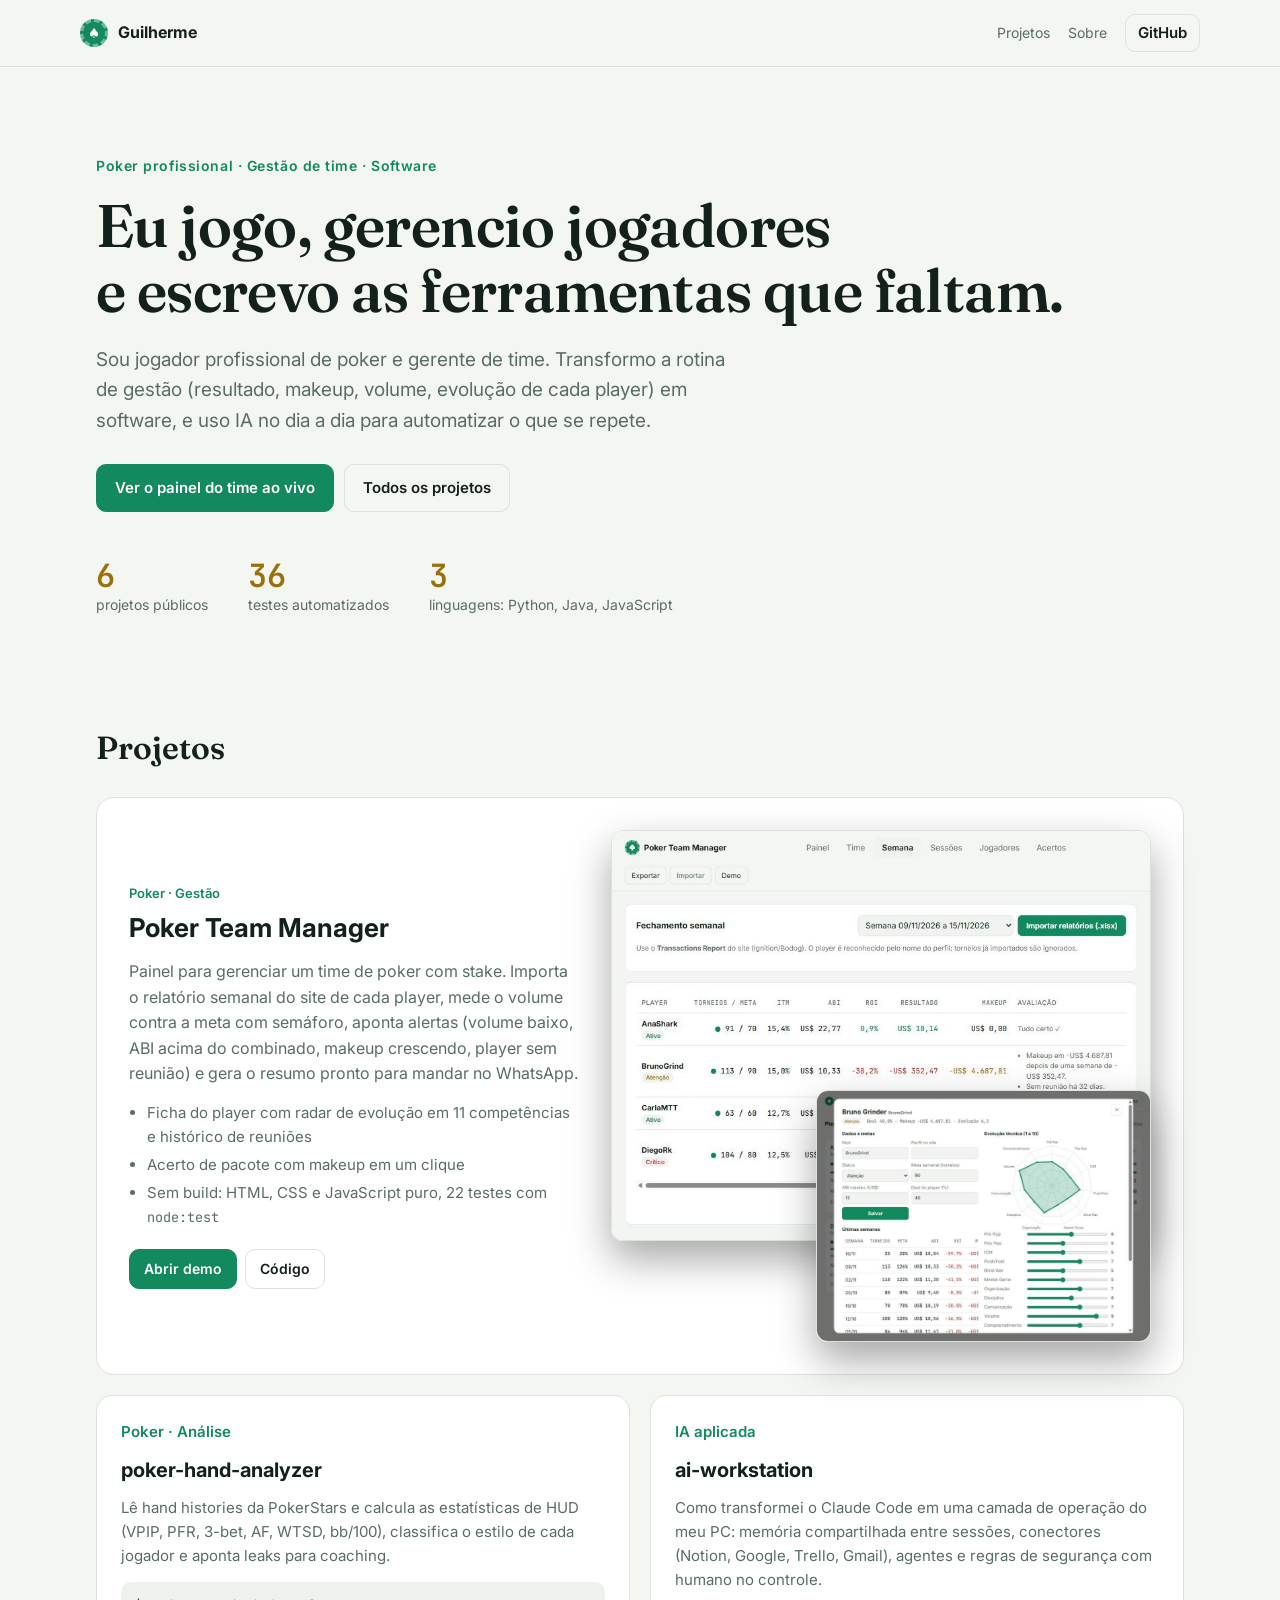
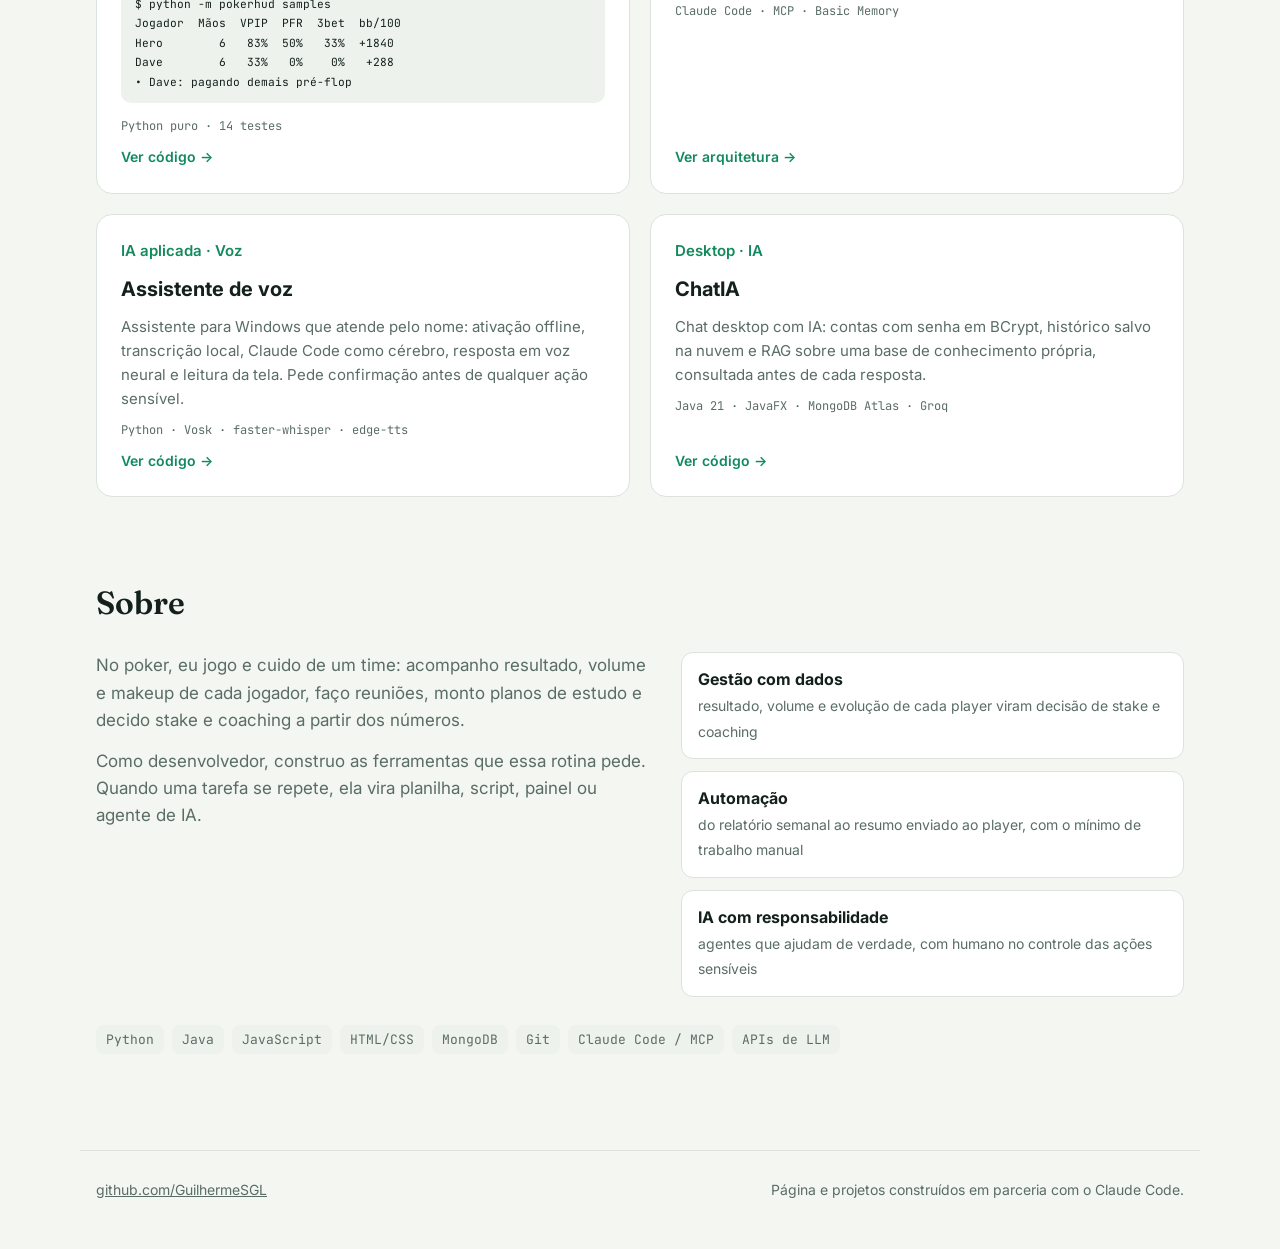
==== index.html @ 49d03e9a "Página de portfólio Co-Authored-By: Claude Opus 5.5 <noreply@anthropic.com>" ====
<!doctype html>
<html lang="pt-BR">
<head>
  <meta charset="utf-8">
  <meta name="viewport" content="width=device-width, initial-scale=1">
  <title>Guilherme · Portfólio</title>
  <meta name="description" content="Jogador profissional de poker, gerente de time e desenvolvedor. Ferramentas para gestão de times de poker e IA aplicada.">
  <link rel="preconnect" href="https://fonts.googleapis.com">
  <link href="https://fonts.googleapis.com/css2?family=Inter:wght@400;500;600;700&family=JetBrains+Mono:wght@500&family=Fraunces:opsz,wght@9..144,600&display=swap" rel="stylesheet">
  <link rel="stylesheet" href="style.css">
</head>
<body>
  <header class="nav">
    <a class="logo" href="#top"><span class="chip">♠</span> Guilherme</a>
    <nav>
      <a href="#projetos">Projetos</a>
      <a href="#sobre">Sobre</a>
      <a href="https://github.com/GuilhermeSGL" class="btn ghost">GitHub</a>
    </nav>
  </header>

  <main id="top">
    <section class="hero">
      <p class="eyebrow">Poker profissional · Gestão de time · Software</p>
      <h1>Eu jogo, gerencio jogadores<br>e escrevo as ferramentas que faltam.</h1>
      <p class="lead">Sou jogador profissional de poker e gerente de time. Transformo a rotina de gestão (resultado, makeup, volume, evolução de cada player) em software, e uso IA no dia a dia para automatizar o que se repete.</p>
      <div class="cta">
        <a class="btn" href="https://guilhermesgl.github.io/poker-team-manager/">Ver o painel do time ao vivo</a>
        <a class="btn ghost" href="#projetos">Todos os projetos</a>
      </div>
      <ul class="facts">
        <li><b>6</b><span>projetos públicos</span></li>
        <li><b>36</b><span>testes automatizados</span></li>
        <li><b>3</b><span>linguagens: Python, Java, JavaScript</span></li>
      </ul>
    </section>

    <section id="projetos">
      <h2 class="section-title">Projetos</h2>

      <article class="feature">
        <div class="feature-text">
          <p class="tag">Poker · Gestão</p>
          <h3>Poker Team Manager</h3>
          <p>Painel para gerenciar um time de poker com stake. Importa o relatório semanal do site de cada player, mede o volume contra a meta com semáforo, aponta alertas (volume baixo, ABI acima do combinado, makeup crescendo, player sem reunião) e gera o resumo pronto para mandar no WhatsApp.</p>
          <ul class="bullets">
            <li>Ficha do player com radar de evolução em 11 competências e histórico de reuniões</li>
            <li>Acerto de pacote com makeup em um clique</li>
            <li>Sem build: HTML, CSS e JavaScript puro, 22 testes com <code>node:test</code></li>
          </ul>
          <div class="links">
            <a class="btn small" href="https://guilhermesgl.github.io/poker-team-manager/">Abrir demo</a>
            <a class="btn small ghost" href="https://github.com/GuilhermeSGL/poker-team-manager">Código</a>
          </div>
        </div>
        <figure class="shots">
          <img src="img/semana.jpg" alt="Fechamento semanal do time com semáforo de metas e alertas" loading="lazy">
          <img src="img/ficha.jpg" alt="Ficha do player com radar de evolução técnica" loading="lazy">
        </figure>
      </article>

      <div class="grid">
        <article class="card">
          <p class="tag">Poker · Análise</p>
          <h3>poker-hand-analyzer</h3>
          <p>Lê hand histories da PokerStars e calcula as estatísticas de HUD (VPIP, PFR, 3-bet, AF, WTSD, bb/100), classifica o estilo de cada jogador e aponta leaks para coaching.</p>
<pre class="term"><code>$ python -m pokerhud samples
Jogador  Mãos  VPIP  PFR  3bet  bb/100
Hero        6   83%  50%   33%  +1840
Dave        6   33%   0%    0%   +288
• Dave: pagando demais pré-flop</code></pre>
          <p class="stack">Python puro · 14 testes</p>
          <a class="more" href="https://github.com/GuilhermeSGL/poker-hand-analyzer">Ver código →</a>
        </article>

        <article class="card">
          <p class="tag">IA aplicada</p>
          <h3>ai-workstation</h3>
          <p>Como transformei o Claude Code em uma camada de operação do meu PC: memória compartilhada entre sessões, conectores (Notion, Google, Trello, Gmail), agentes e regras de segurança com humano no controle.</p>
          <p class="stack">Claude Code · MCP · Basic Memory</p>
          <a class="more" href="https://github.com/GuilhermeSGL/ai-workstation">Ver arquitetura →</a>
        </article>

        <article class="card">
          <p class="tag">IA aplicada · Voz</p>
          <h3>Assistente de voz</h3>
          <p>Assistente para Windows que atende pelo nome: ativação offline, transcrição local, Claude Code como cérebro, resposta em voz neural e leitura da tela. Pede confirmação antes de qualquer ação sensível.</p>
          <p class="stack">Python · Vosk · faster-whisper · edge-tts</p>
          <a class="more" href="https://github.com/GuilhermeSGL/claudio-voice-assistant">Ver código →</a>
        </article>

        <article class="card">
          <p class="tag">Desktop · IA</p>
          <h3>ChatIA</h3>
          <p>Chat desktop com IA: contas com senha em BCrypt, histórico salvo na nuvem e RAG sobre uma base de conhecimento própria, consultada antes de cada resposta.</p>
          <p class="stack">Java 21 · JavaFX · MongoDB Atlas · Groq</p>
          <a class="more" href="https://github.com/GuilhermeSGL/chatia-javafx-rag">Ver código →</a>
        </article>
      </div>
    </section>

    <section id="sobre" class="about">
      <h2 class="section-title">Sobre</h2>
      <div class="about-grid">
        <div>
          <p>No poker, eu jogo e cuido de um time: acompanho resultado, volume e makeup de cada jogador, faço reuniões, monto planos de estudo e decido stake e coaching a partir dos números.</p>
          <p>Como desenvolvedor, construo as ferramentas que essa rotina pede. Quando uma tarefa se repete, ela vira planilha, script, painel ou agente de IA.</p>
        </div>
        <ul class="pillars">
          <li><b>Gestão com dados</b><span>resultado, volume e evolução de cada player viram decisão de stake e coaching</span></li>
          <li><b>Automação</b><span>do relatório semanal ao resumo enviado ao player, com o mínimo de trabalho manual</span></li>
          <li><b>IA com responsabilidade</b><span>agentes que ajudam de verdade, com humano no controle das ações sensíveis</span></li>
        </ul>
      </div>
      <p class="stack-line"><span>Python</span><span>Java</span><span>JavaScript</span><span>HTML/CSS</span><span>MongoDB</span><span>Git</span><span>Claude Code / MCP</span><span>APIs de LLM</span></p>
    </section>
  </main>

  <footer class="foot">
    <a href="https://github.com/GuilhermeSGL">github.com/GuilhermeSGL</a>
    <span>Página e projetos construídos em parceria com o Claude Code.</span>
  </footer>
</body>
</html>
---- style.css ----
:root {
  --bg: #0b1210;
  --surface: #121d1a;
  --surface-2: #182622;
  --line: #24352f;
  --text: #e9f0ea;
  --muted: #93a79f;
  --accent: #34c38f;
  --accent-ink: #062117;
  --gold: #e3b341;
  --serif: "Fraunces", Georgia, serif;
  --mono: "JetBrains Mono", ui-monospace, monospace;
}
@media (prefers-color-scheme: light) {
  :root:not([data-theme="dark"]) {
    --bg: #f4f6f2; --surface: #ffffff; --surface-2: #eef2ed; --line: #dbe3dc;
    --text: #13201b; --muted: #5a6d65; --accent: #138a5e; --accent-ink: #ffffff; --gold: #9a700b;
  }
}
* { box-sizing: border-box; }
html { scroll-behavior: smooth; }
body { margin: 0; background: var(--bg); color: var(--text); font: 16px/1.6 Inter, system-ui, sans-serif; }
a { color: inherit; }
img { max-width: 100%; display: block; }

.nav {
  position: sticky; top: 0; z-index: 5; display: flex; justify-content: space-between; align-items: center;
  padding: 14px max(16px, calc((100vw - 1120px) / 2)); background: color-mix(in srgb, var(--bg) 85%, transparent);
  backdrop-filter: blur(8px); border-bottom: 1px solid var(--line);
}
.logo { display: flex; align-items: center; gap: 10px; font-weight: 700; text-decoration: none; }
.chip {
  display: grid; place-items: center; width: 28px; height: 28px; border-radius: 50%; font-size: 14px;
  background: var(--accent); color: var(--accent-ink); border: 3px dashed color-mix(in srgb, var(--accent-ink) 40%, transparent);
}
.nav nav { display: flex; gap: 18px; align-items: center; font-size: 14px; }
.nav nav a { text-decoration: none; color: var(--muted); }
.nav nav a:hover { color: var(--text); }

main { max-width: 1120px; margin: 0 auto; padding: 0 16px; }

.btn {
  display: inline-block; background: var(--accent); color: var(--accent-ink); text-decoration: none; font-weight: 600;
  padding: 11px 18px; border-radius: 10px; border: 1px solid var(--accent); font-size: 15px;
}
.btn:hover { filter: brightness(1.08); }
.btn.ghost { background: transparent; color: var(--text); border-color: var(--line); }
.nav .btn.ghost { padding: 6px 12px; color: var(--text); }
.btn.small { padding: 8px 14px; font-size: 14px; }

.hero { padding: 88px 0 64px; }
.eyebrow { color: var(--accent); font-weight: 600; font-size: 14px; letter-spacing: .04em; margin: 0 0 16px; }
h1 { font-family: var(--serif); font-weight: 600; font-size: clamp(34px, 6vw, 60px); line-height: 1.08; margin: 0; letter-spacing: -.01em; }
.lead { color: var(--muted); font-size: 19px; max-width: 640px; margin: 22px 0 28px; }
.cta { display: flex; gap: 10px; flex-wrap: wrap; }
.facts { list-style: none; padding: 0; margin: 48px 0 0; display: flex; gap: 40px; flex-wrap: wrap; }
.facts b { display: block; font: 600 32px/1 var(--mono); color: var(--gold); }
.facts span { color: var(--muted); font-size: 14px; }

.section-title { font-family: var(--serif); font-size: 32px; font-weight: 600; margin: 0 0 24px; }
section { padding: 40px 0; }

.feature {
  display: grid; grid-template-columns: 1fr 1.2fr; gap: 32px; align-items: center;
  background: var(--surface); border: 1px solid var(--line); border-radius: 18px; padding: 32px; margin-bottom: 20px;
}
.feature h3 { font-size: 26px; margin: 4px 0 10px; }
.feature p { color: var(--muted); margin: 0 0 14px; }
.tag { color: var(--accent) !important; font-size: 13px; font-weight: 600; margin: 0 !important; }
.bullets { margin: 0 0 20px; padding-left: 18px; color: var(--muted); font-size: 15px; }
.bullets li { margin-bottom: 4px; }
.links { display: flex; gap: 8px; flex-wrap: wrap; }
.shots { margin: 0; position: relative; display: grid; }
.shots img { border-radius: 12px; border: 1px solid var(--line); box-shadow: 0 18px 40px rgb(0 0 0 / .35); }
.shots img + img { width: 62%; margin: -28% 0 0 auto; position: relative; }
code { font-family: var(--mono); font-size: .9em; }

.grid { display: grid; grid-template-columns: repeat(2, 1fr); gap: 20px; }
.card {
  background: var(--surface); border: 1px solid var(--line); border-radius: 16px; padding: 24px;
  display: flex; flex-direction: column; gap: 10px; min-width: 0;
}
.card h3 { margin: 0; font-size: 20px; }
.card p { margin: 0; color: var(--muted); font-size: 15px; }
.card .stack { font-family: var(--mono); font-size: 12px; color: var(--muted); }
.more { margin-top: auto; color: var(--accent); text-decoration: none; font-weight: 600; font-size: 14px; }
.term {
  margin: 4px 0; background: var(--surface-2); border-radius: 10px; padding: 12px 14px; overflow-x: auto;
  font: 12.5px/1.55 var(--mono); color: var(--text);
}

.about-grid { display: grid; grid-template-columns: 1.1fr 1fr; gap: 32px; }
.about-grid p { margin: 0 0 14px; color: var(--muted); font-size: 17px; }
.pillars { list-style: none; padding: 0; margin: 0; display: grid; gap: 12px; }
.pillars li { background: var(--surface); border: 1px solid var(--line); border-radius: 12px; padding: 14px 16px; }
.pillars b { display: block; }
.pillars span { color: var(--muted); font-size: 14px; }
.stack-line { display: flex; flex-wrap: wrap; gap: 8px; margin-top: 28px; }
.stack-line span { font: 13px var(--mono); padding: 6px 10px; border-radius: 8px; background: var(--surface-2); color: var(--muted); }

.foot {
  max-width: 1120px; margin: 40px auto 0; padding: 28px 16px 48px; border-top: 1px solid var(--line);
  display: flex; justify-content: space-between; gap: 12px; flex-wrap: wrap; color: var(--muted); font-size: 14px;
}

@media (max-width: 860px) {
  .feature { grid-template-columns: 1fr; padding: 22px; }
  .grid, .about-grid { grid-template-columns: 1fr; }
  .hero { padding: 56px 0 40px; }
  .facts { gap: 24px; }
  .nav nav a:not(.btn) { display: none; }
}
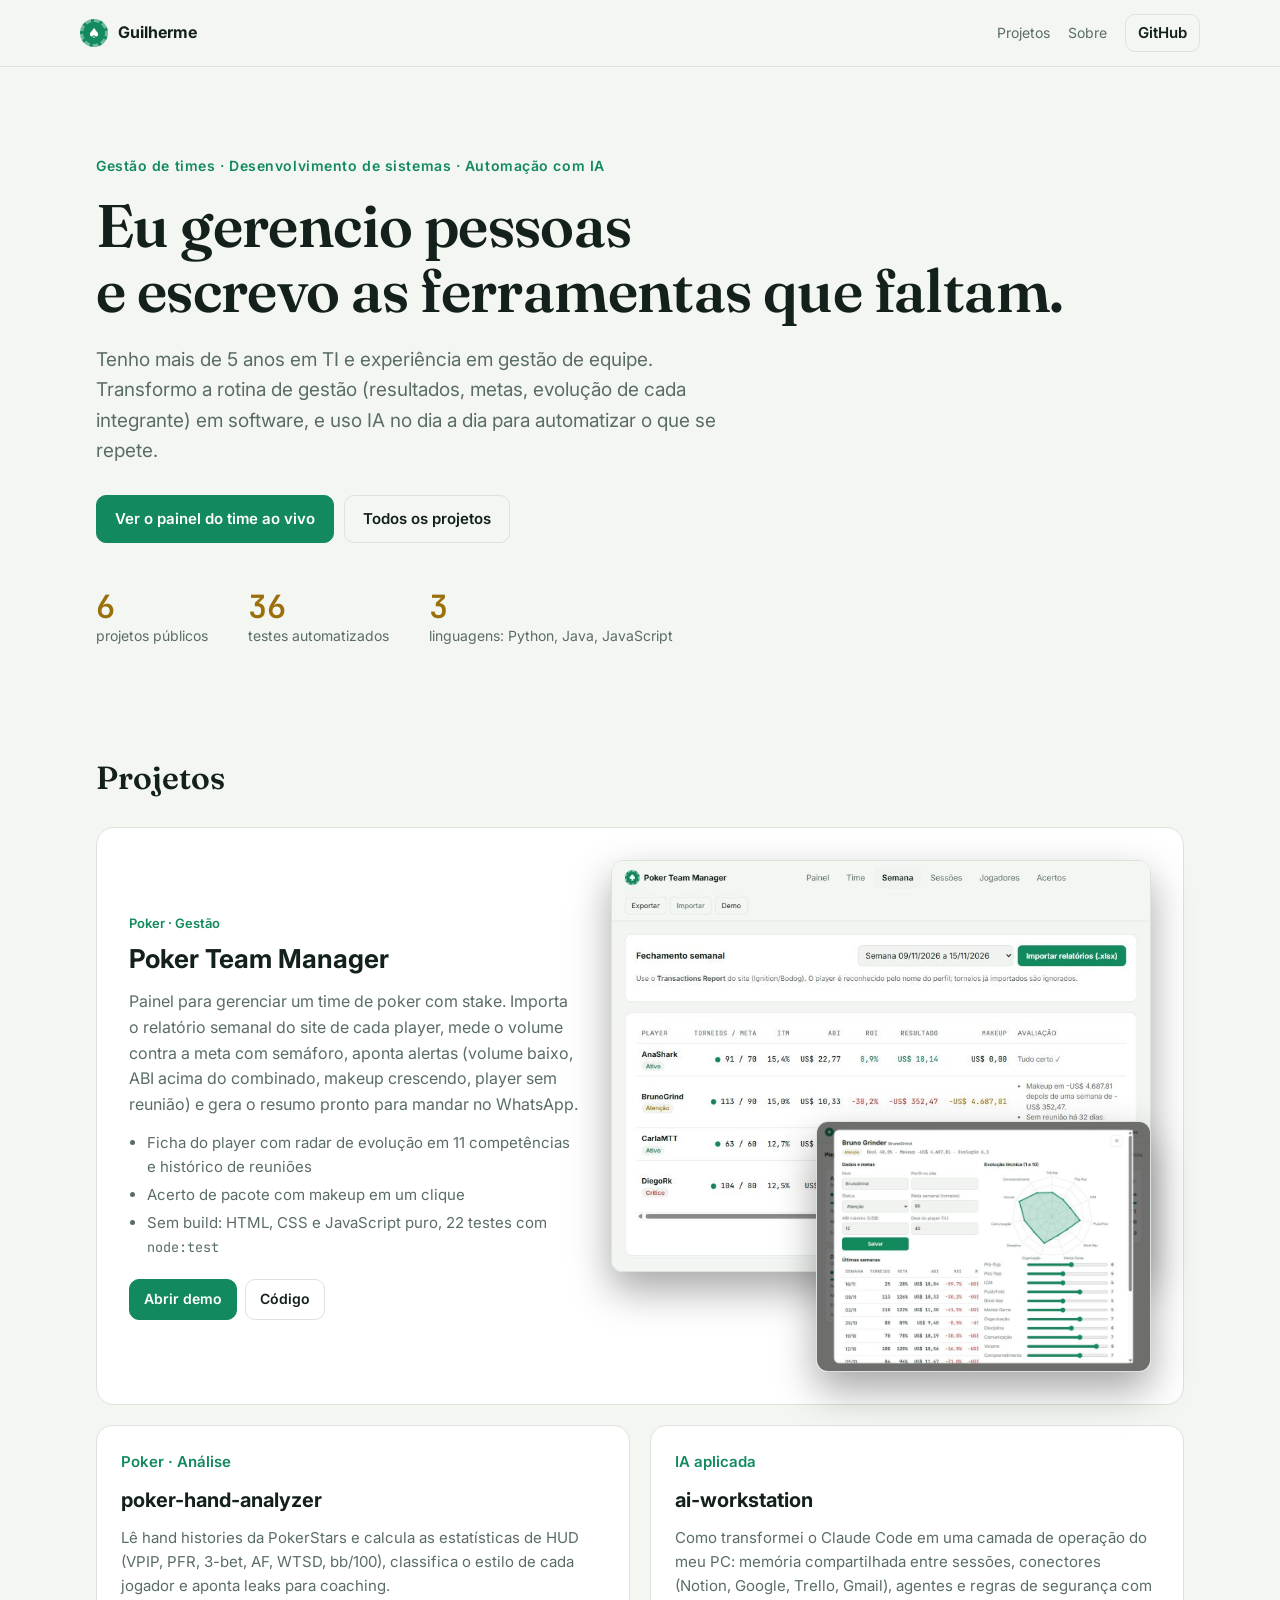
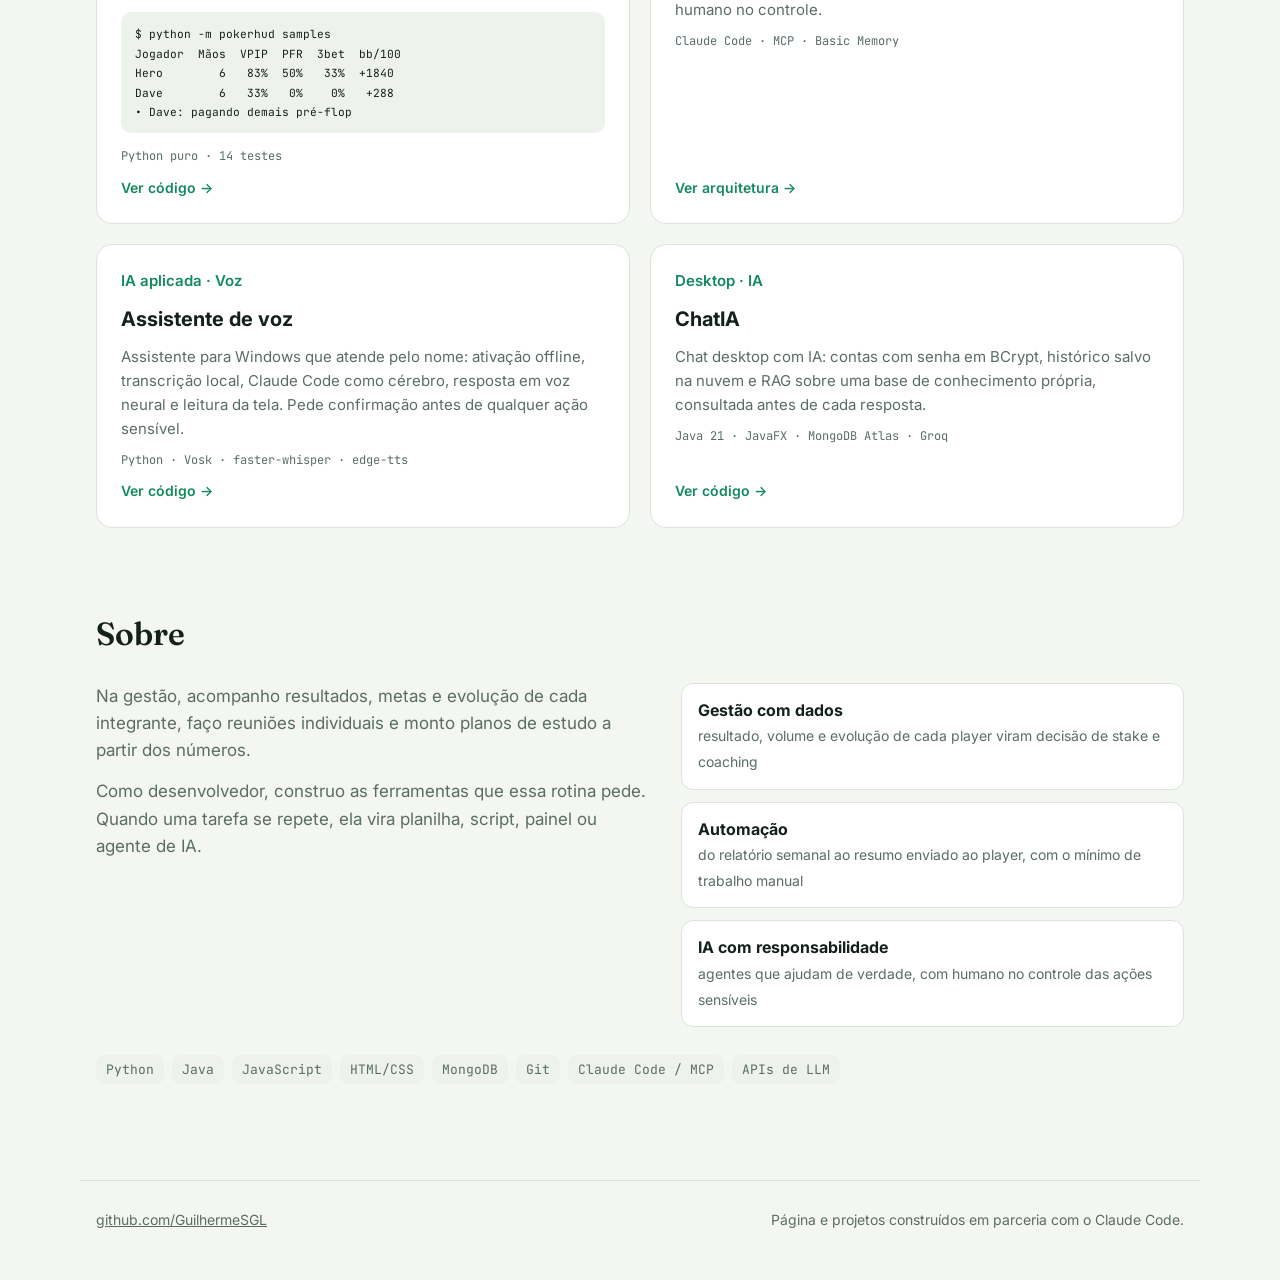
==== commit 6bab1697: "Apresentação focada em gestão, TI e automação Co-Authored-By: Claude Opus 5.5 <noreply@anthropic.com" ====
--- a/index.html
+++ b/index.html
@@ -4,7 +4,7 @@
   <meta charset="utf-8">
   <meta name="viewport" content="width=device-width, initial-scale=1">
   <title>Guilherme · Portfólio</title>
-  <meta name="description" content="Jogador profissional de poker, gerente de time e desenvolvedor. Ferramentas para gestão de times de poker e IA aplicada.">
+  <meta name="description" content="Gestão de times, desenvolvimento de sistemas e automação com IA. Ferramentas de gestão, análise de dados e agentes.">
   <link rel="preconnect" href="https://fonts.googleapis.com">
   <link href="https://fonts.googleapis.com/css2?family=Inter:wght@400;500;600;700&family=JetBrains+Mono:wght@500&family=Fraunces:opsz,wght@9..144,600&display=swap" rel="stylesheet">
   <link rel="stylesheet" href="style.css">
@@ -21,9 +21,9 @@
 
   <main id="top">
     <section class="hero">
-      <p class="eyebrow">Poker profissional · Gestão de time · Software</p>
-      <h1>Eu jogo, gerencio jogadores<br>e escrevo as ferramentas que faltam.</h1>
-      <p class="lead">Sou jogador profissional de poker e gerente de time. Transformo a rotina de gestão (resultado, makeup, volume, evolução de cada player) em software, e uso IA no dia a dia para automatizar o que se repete.</p>
+      <p class="eyebrow">Gestão de times · Desenvolvimento de sistemas · Automação com IA</p>
+      <h1>Eu gerencio pessoas<br>e escrevo as ferramentas que faltam.</h1>
+      <p class="lead">Tenho mais de 5 anos em TI e experiência em gestão de equipe. Transformo a rotina de gestão (resultados, metas, evolução de cada integrante) em software, e uso IA no dia a dia para automatizar o que se repete.</p>
       <div class="cta">
         <a class="btn" href="https://guilhermesgl.github.io/poker-team-manager/">Ver o painel do time ao vivo</a>
         <a class="btn ghost" href="#projetos">Todos os projetos</a>
@@ -103,7 +103,7 @@
       <h2 class="section-title">Sobre</h2>
       <div class="about-grid">
         <div>
-          <p>No poker, eu jogo e cuido de um time: acompanho resultado, volume e makeup de cada jogador, faço reuniões, monto planos de estudo e decido stake e coaching a partir dos números.</p>
+          <p>Na gestão, acompanho resultados, metas e evolução de cada integrante, faço reuniões individuais e monto planos de estudo a partir dos números.</p>
           <p>Como desenvolvedor, construo as ferramentas que essa rotina pede. Quando uma tarefa se repete, ela vira planilha, script, painel ou agente de IA.</p>
         </div>
         <ul class="pillars">
